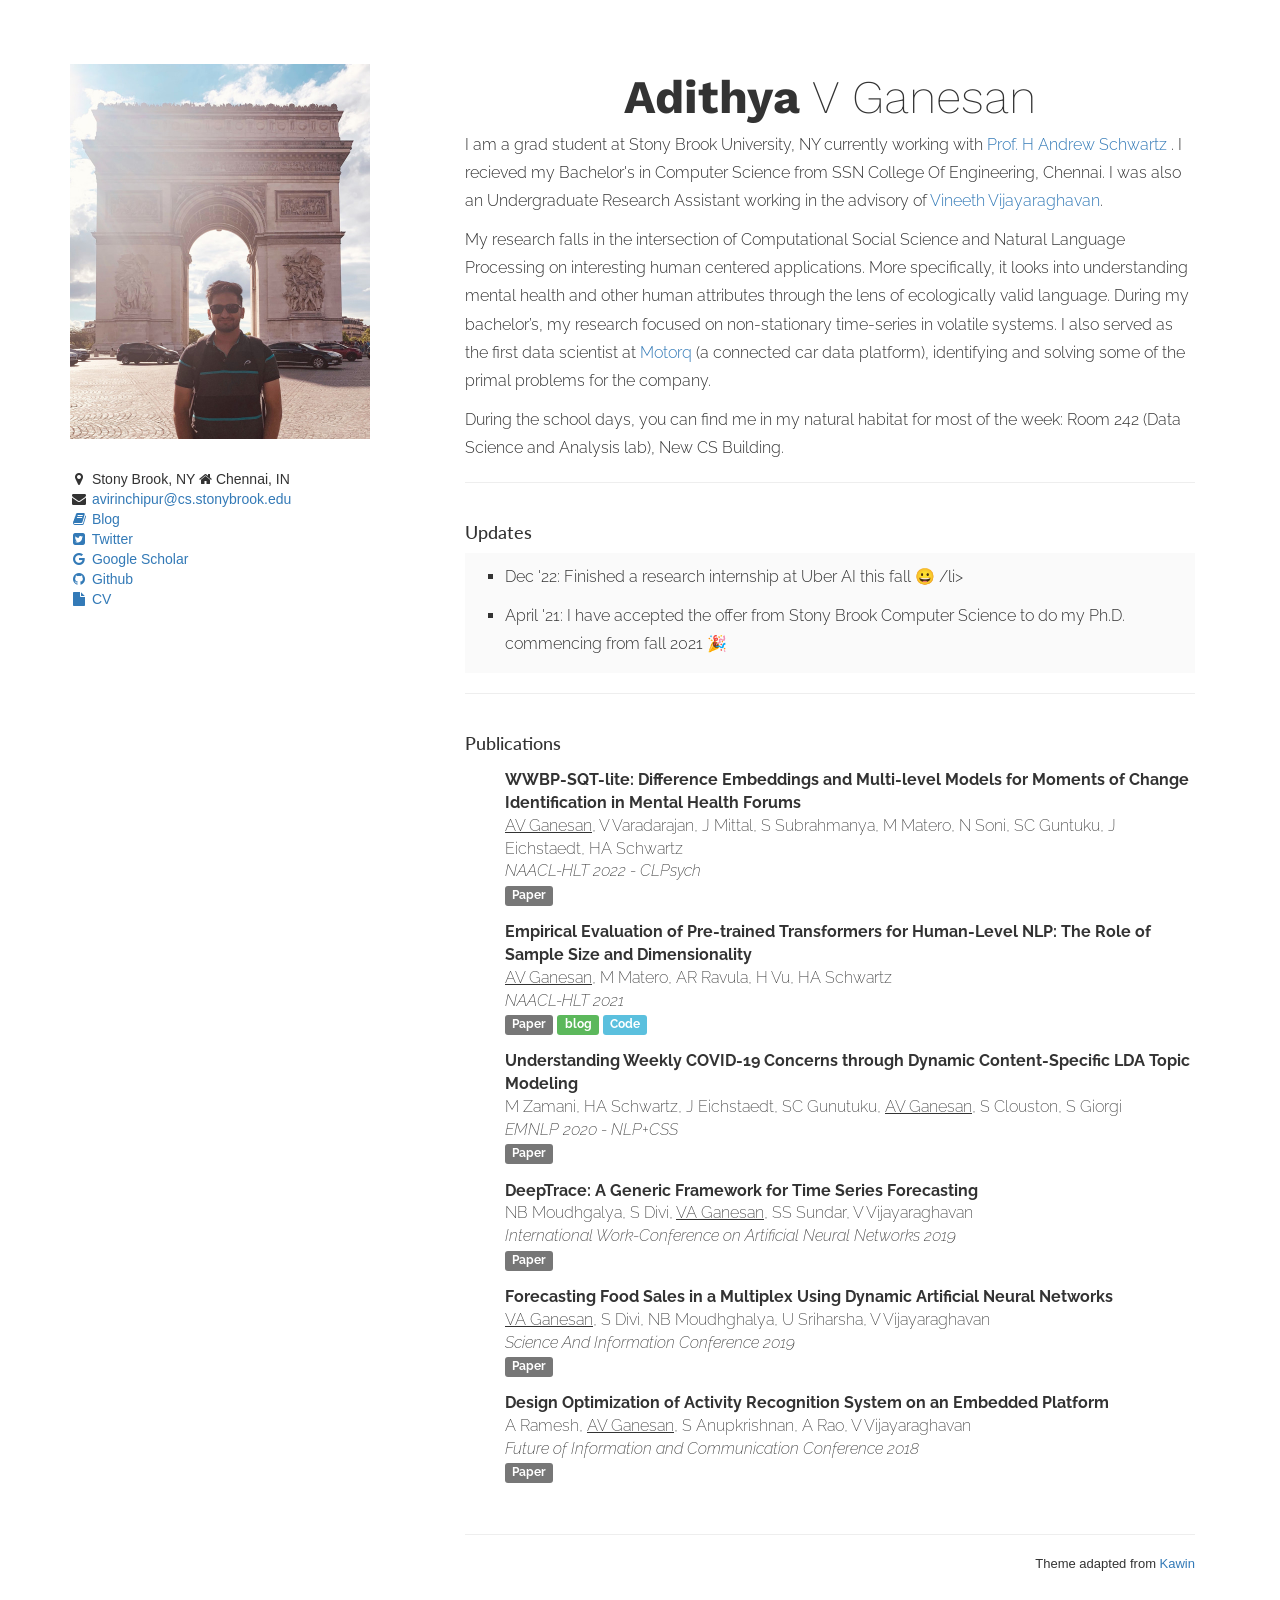
==== index.html @ 7b53543e "Dec 22 commit" ====
<!DOCTYPE html>
<html lang="en">
<head>
  <meta charset="utf-8">
  <meta http-equiv="X-UA-Compatible" content="IE=edge">
  <meta name="viewport" content="width=device-width, initial-scale=1">
  <!-- The above 3 meta tags *must* come first in the head; any other head content must come *after* these tags -->
  <title>Adithya V Ganesan</title>
  
  <!-- Bootstrap -->
  <!-- Latest compiled and minified CSS -->
  <link rel="stylesheet" href="https://maxcdn.bootstrapcdn.com/bootstrap/3.3.7/css/bootstrap.min.css" integrity="sha384-BVYiiSIFeK1dGmJRAkycuHAHRg32OmUcww7on3RYdg4Va+PmSTsz/K68vbdEjh4u" crossorigin="anonymous">
  <link rel="preconnect" href="https://fonts.gstatic.com">
  <link href="https://fonts.googleapis.com/css2?family=Work+Sans:ital,wght@0,100;0,200;1,100;1,200&display=swap" rel="stylesheet"> 
  <link href="https://fonts.googleapis.com/css2?family=Lato:wght@700&family=Raleway:ital,wght@0,100;0,200;0,300;0,500;1,100;1,200;1,300&display=swap" rel="stylesheet"> 
  
  
  <!-- Latest compiled and minified JavaScript -->
  <script src="https://maxcdn.bootstrapcdn.com/bootstrap/3.3.7/js/bootstrap.min.js" integrity="sha384-Tc5IQib027qvyjSMfHjOMaLkfuWVxZxUPnCJA7l2mCWNIpG9mGCD8wGNIcPD7Txa" crossorigin="anonymous"></script>
  
  <link href="https://cdnjs.cloudflare.com/ajax/libs/font-awesome/4.7.0/css/font-awesome.min.css" rel="stylesheet"/>
  <base target="_blank">
  <!-- Global site tag (gtag.js) - Google Analytics -->
  <script async src="https://www.googletagmanager.com/gtag/js?id=UA-156001238-1"></script>
  <script>
    window.dataLayer = window.dataLayer || [];
    function gtag(){dataLayer.push(arguments);}
    gtag('js', new Date());

    gtag('config', 'UA-156001238-1');
  </script>

  <!-- HTML5 shim and Respond.js for IE8 support of HTML5 elements and media queries -->
  <!-- WARNING: Respond.js doesn't work if you view the page via file:// -->
  <!--[if lt IE 9]>
    <script src="https://oss.maxcdn.com/html5shiv/3.7.3/html5shiv.min.js"></script>
    <script src="https://oss.maxcdn.com/respond/1.4.2/respond.min.js"></script>
    <![endif]-->
    
    <style type="text/css">
      body { 
        font-family: "Helvetica"; 
        margin-top: 5%;
      }
      
      h5 {
        font-size: 14px; 
        color: grey 
      }
      
      li { margin: 10px 0; }
      
      .top-buffer { margin-top: 40px; font-family: 'Lato', sans-serif;}
      .year { margin-top: 30px; margin-bottom: 10px; }
      .bottom-buffer { margin-bottom: 40px; }
      
      #pubs li { margin: 15px 0px; }
      
      @media (min-width: 992px) {
        .sidebar {
          position: fixed;
        }
        
        #portrait {
          width: 50%;
        }
      }
      
      @media (max-width: 992px) {
        .sidebar {
          padding-bottom: 5%;	
          margin: auto;
          text-align: center;
        }
        
        #portrait {
          width: 25%;
        }
      }
      
      .updates{
        background: white;
        text-align: left;
        font-size: 12pt;
        line-height: 7.5mm;
      }
      
      .updates-li{
        background: rgba(245, 245, 245, 0.493);
        text-align: left;
        font-size: 12pt;
        line-height: 7.5mm;
        overflow: scroll;
        height: 120px;
        padding-bottom: 1%;
        font-family: 'Raleway', sans-serif;
        font-weight: 300;
      }
      .bio {
        background: white;
        text-align: left;
        font-size: 12pt;
        line-height: 7.5mm;
        font-family: 'Raleway', sans-serif;
        font-weight: 300;
      }
      #pubs {
        font-family: 'Raleway', sans-serif; 
        font-weight: 200;
        font-size: 12pt;}
        #pubs span:hover, #pubs span:focus{
          font-size: 10pt;
          transition: 0.25s;
        }
        .paper-name{
          font-family: 'Raleway', sans-serif;
          font-weight: bold;
        }
        .header-name{
          font-size: 35pt;
          font-family: 'Work Sans', sans-serif;
          font-weight: 200;
        }
        .thanks {text-align: right; font-size: small;}
        
      </style>
      
    </head>
    
    <body>
      <div class="container">
        <div class="col-md-4">
          <div class="row sidebar">
            <img id="portrait" src="assets/picture.jpg">
            <div class="year" style="font-size:19pt; font-weight: 300">
              <!--<b class="name">Adithya</b> V Ganesan -->
            </div>
            <i class="fa fa-fw fa-map-marker"></i> Stony Brook, NY
            <i class="fa fa-home fa-1x"></i> Chennai, IN<br>
            <i class="fa fa-fw fa-envelope"></i> <a href="mailto:avirinchipur@cs.stonybrook.edu">avirinchipur@cs.stonybrook.edu</a><br>
            <a href="blog/"><i class="fa fa-fw fa-book"></i> Blog</a><br>
            <a href="https://twitter.com/adigan8"><i class="fa fa-fw fa-twitter-square"></i> Twitter</a><br>
            <a href="https://scholar.google.com/citations?user=wgRvcSQAAAAJ&hl=en"><i class="fa fa-fw fa-google"></i> Google Scholar</a><br>
            <a href="https://github.com/adithya8"><i class="fa fa-fw fa-github"></i> Github</a><br>
            <a href="assets/Resume.pdf"><i class="fa fa-fw fa-file"></i> CV</a><br>
          </div>
        </div>
        
        <div class="col-md-8 bottom-buffer">
          <center class="header-name"><b>Adithya</b> V Ganesan</center>
          <div class="col-12">
            <article class="bio">
              <p>I am a grad student at Stony Brook University, NY currently working with <a href="https://www3.cs.stonybrook.edu/~has/"> 
                Prof. H Andrew Schwartz </a>. I recieved my Bachelor's in Computer Science from SSN College Of Engineering, 
                Chennai. I was also an Undergraduate Research Assistant working in the advisory of <a href="https://solarillionfoundation.org/people/VineethVijayaraghavan/">
                  Vineeth Vijayaraghavan</a>.</p>
                  <p>My research falls in the intersection of Computational Social Science and Natural Language Processing on interesting human centered applications. More specifically, it looks into understanding mental health and other human attributes through the lens of ecologically valid language.
                    During my bachelor’s, my research focused on non-stationary time-series in volatile systems. I also served as the first data scientist at <a href="https://www.motorq.com">Motorq</a> (a connected car data platform), identifying and solving some of the primal problems for the company. </p>
                    <p>During the school days, you can find me in my natural habitat for most of the week: Room 242 (Data Science and Analysis lab), New CS Building.</p>
                  </article>
                </div>
                
                <hr>
                <article class="updates">
                  <h4 class="top-buffer">Updates</h4>
                </article>
                <article class="updates-li" >
		  <ul style='list-style: square;'>
		    <li>Dec '22: Finished a research internship at Uber AI this fall 😀 /li>
		  </ul>
                  <ul style='list-style: square;'>
                    <li>April '21: I have accepted the offer from Stony Brook Computer Science to do my Ph.D. commencing from fall 2021 🎉</li>
                    <!--<li>Our <a href="https://www.aclweb.org/anthology/2020.nlpcss-1.21/">work</a> on understanding the discourse on Twitter during the COVID 19 pandemic got accepted for the NLP+CSS workshop in EMNLP 2020 😀 /li>-->
                    <!--<li>Track the COVID cases in your local communities (at county level) using <a href="https://countycovid.com">coutycovid.com</a>, developed at Stony Brook HLAB. </li>-->
                  </ul>
                </article>
                
                <hr>
                <h4 class="top-buffer">Publications</h4>
                <ul style='margin-bottom: 50px; list-style: none' id="pubs">
                  
                  <!--<h5 class="year">2020</h5>-->
		  <li>
		    <b class="paper-name">WWBP-SQT-lite: Difference Embeddings and Multi-level Models for Moments of Change Identification in Mental Health Forums</b><br/>
		    <u>AV Ganesan</u>, V Varadarajan, J Mittal, S Subrahmanya, M Matero, N Soni, SC Guntuku, J Eichstaedt, HA Schwartz<br/>
		    <i>NAACL-HLT 2022 - CLPsych</i><br/>
		    <a href="https://aclanthology.org/2022.clpsych-1.25/"><span class="label label-default">Paper</span></a>
		  </li>
		    
		  <li>
                    <b class="paper-name">Empirical Evaluation of Pre-trained Transformers for Human-Level NLP: The Role of Sample Size and Dimensionality</b><br/>
                    <u>AV Ganesan</u>, M Matero, AR Ravula, H Vu, HA Schwartz <br/>
                    <i>NAACL-HLT 2021</i><br/>
                    <a href="https://aclanthology.org/2021.naacl-main.357/"><span class="label label-default">Paper</span></a>
                    <a href="https://adithya8.github.io/blog/paper/2021/04/15/Empirical-Evaluation.html"><span class="label label-success">blog</span></a>
                    <a href="https://github.com/adithya8/ContextualEmbeddingDR"><span class="label label-info">Code</span></a>
                  </li>

                  <li> 
                    <b class="paper-name">Understanding Weekly COVID-19 Concerns through Dynamic Content-Specific LDA Topic Modeling</b><br/>
                    M Zamani, HA Schwartz, J Eichstaedt, SC Gunutuku, <u>AV Ganesan</u>, S Clouston, S Giorgi <br/>
                    <i>EMNLP 2020 - NLP+CSS</i><br/>
                    <a href="https://www.aclweb.org/anthology/2020.nlpcss-1.21/"><span class="label label-default">Paper</span></a>
                  </li>
                  
                  <!--
                    <li>
                      <b>Is Your Classifier Actually Biased? Measuring Fairness under Uncertainty with Bernstein Bounds.</b><br/>  
                      <u>Kawin Ethayarajh</u>.<br/>
                      ACL 2020 (oral).<br/>
                      <a href="https://www.aclweb.org/anthology/2020.acl-main.262/"><span class="label label-default">paper</span></a>
                      <a href="https://kawine.github.io/blog/nlp/2020/11/02/measuring-bias-with-confidence.html"><span class="label label-danger">blog</span></a>
                      <a href="assets/acl2020_bernstein_slides.pdf"><span class="label label-info">slides</span></a>
                      <a href="https://slideslive.com/38928838/is-your-classifier-actually-biased-measuring-fairness-under-uncertainty-with-bernstein-bounds"><span class="label label-info">screencast</span></a>
                      <a href="https://www.aclweb.org/anthology/2020.acl-main.262.bib"><span class="label label-primary">bib</span></a>
                    </li>
                  -->
                  
                  <!--<h5 class="year">2019</h5>-->
                  <li>
                    <b class="paper-name">DeepTrace: A Generic Framework for Time Series Forecasting</b><br/>
                    NB Moudhgalya, S Divi, <u>VA Ganesan</u>, SS Sundar, V Vijayaraghavan <br/>
                    <i>International Work-Conference on Artificial Neural Networks 2019</i><br/>
                    <a href="https://link.springer.com/chapter/10.1007/978-3-030-20521-8_12"><span class="label label-default">Paper</span></a>
                  </li>
                  
                  <li>
                    <b class="paper-name">Forecasting Food Sales in a Multiplex Using Dynamic Artificial Neural Networks</b><br/>
                    <u>VA Ganesan</u>, S Divi, NB Moudhghalya, U Sriharsha, V Vijayaraghavan <br/>
                    <i>Science And Information Conference 2019</i><br/>
                    <a href="https://link.springer.com/chapter/10.1007/978-3-030-20521-8_12"><span class="label label-default">Paper</span></a>
                  </li>
                  
                  <!--<h5 class="year">2018</h5>-->
                  <li>
                    <b class="paper-name">Design Optimization of Activity Recognition System on an Embedded Platform</b><br/>
                    A Ramesh, <u>AV Ganesan</u>, S Anupkrishnan, A Rao, V Vijayaraghavan <br/>
                    <i>Future of Information and Communication Conference 2018</i> <br/>
                    <a href="https://link.springer.com/chapter/10.1007/978-3-030-03402-3_46"><span class="label label-default">Paper</span></a>
                  </li>
                  
                  <!--<h5 class="year">Prior Work</h5>-->
                  
                </ul>
            <hr>
            <p class="thanks">Theme adapted from <a href="https://kawine.github.io">Kawin</a></p>
            </div>
              
      </div> <!-- /container -->
    </body>
</html>
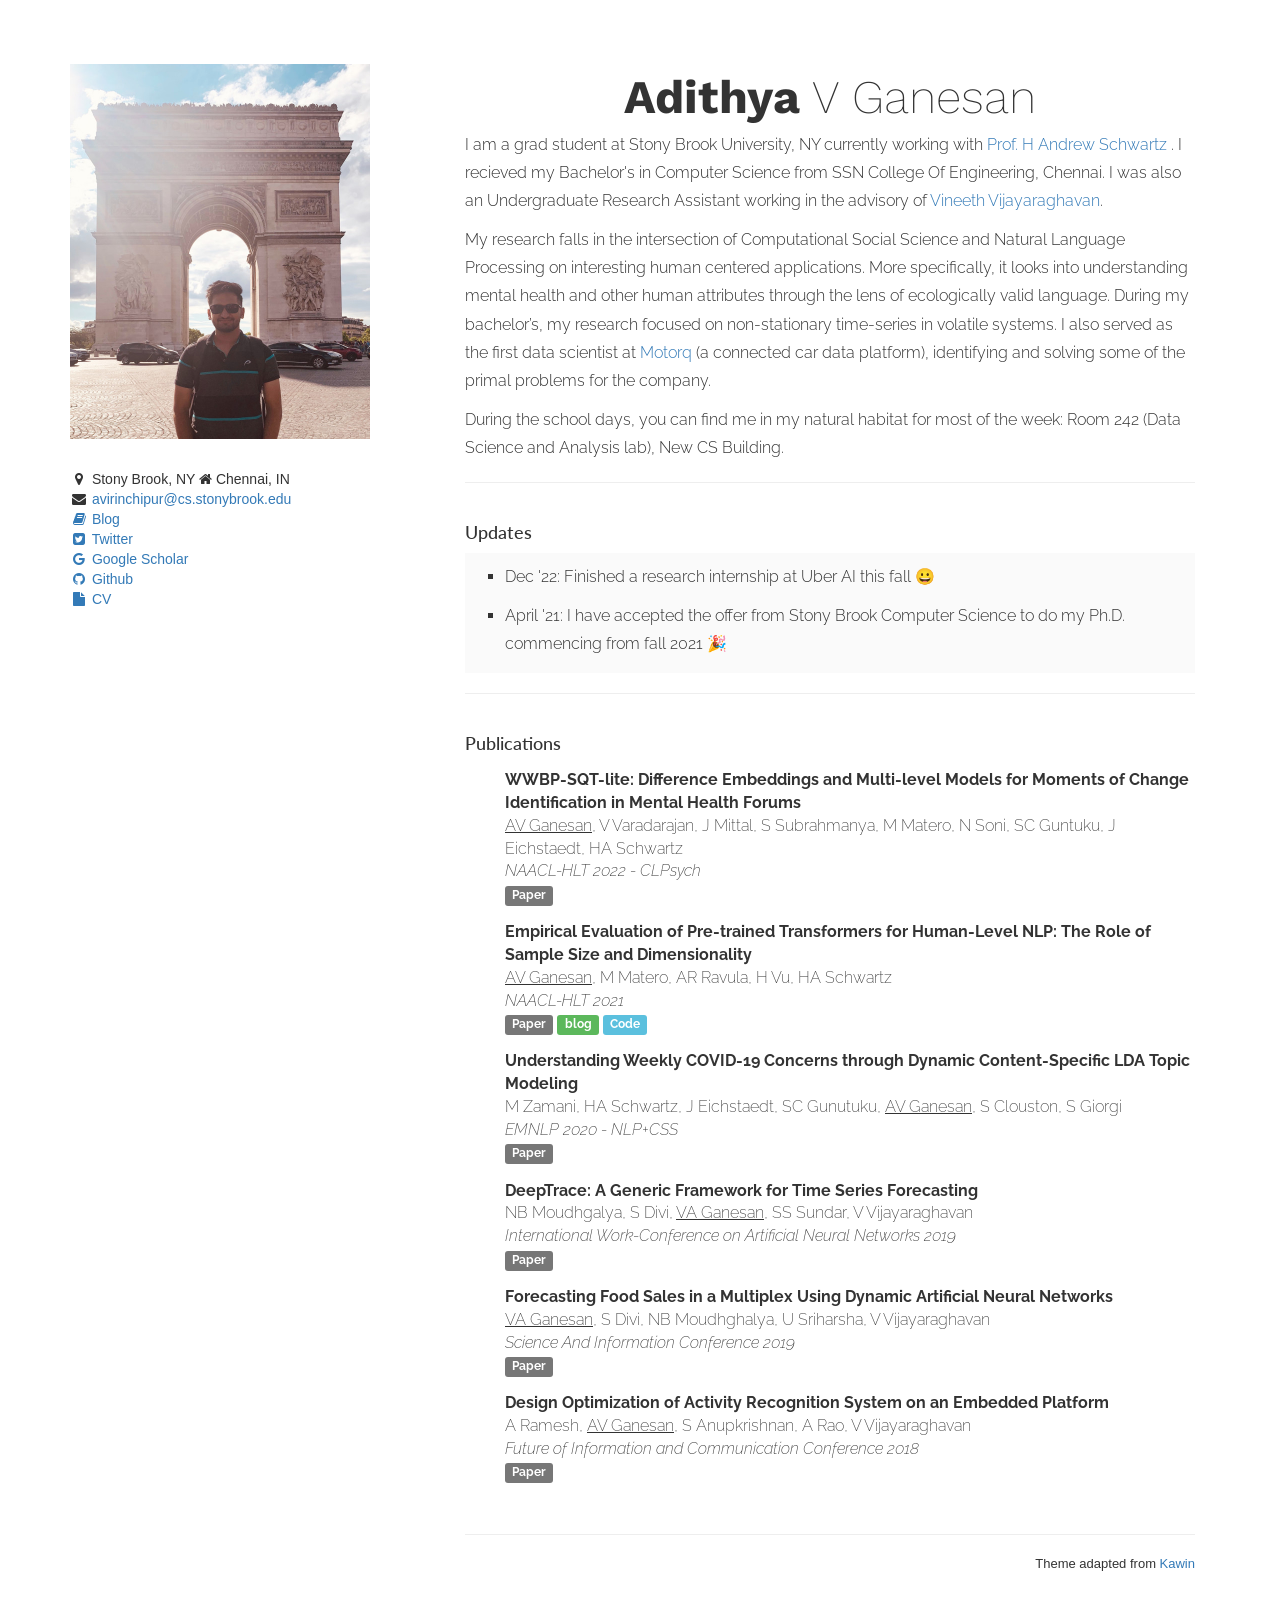
==== commit c140e534: "Dec 22 commit (2)" ====
--- a/index.html
+++ b/index.html
@@ -166,7 +166,7 @@
                 </article>
                 <article class="updates-li" >
 		  <ul style='list-style: square;'>
-		    <li>Dec '22: Finished a research internship at Uber AI this fall 😀 /li>
+		    <li>Dec '22: Finished a research internship at Uber AI this fall 😀</li>
 		  </ul>
                   <ul style='list-style: square;'>
                     <li>April '21: I have accepted the offer from Stony Brook Computer Science to do my Ph.D. commencing from fall 2021 🎉</li>
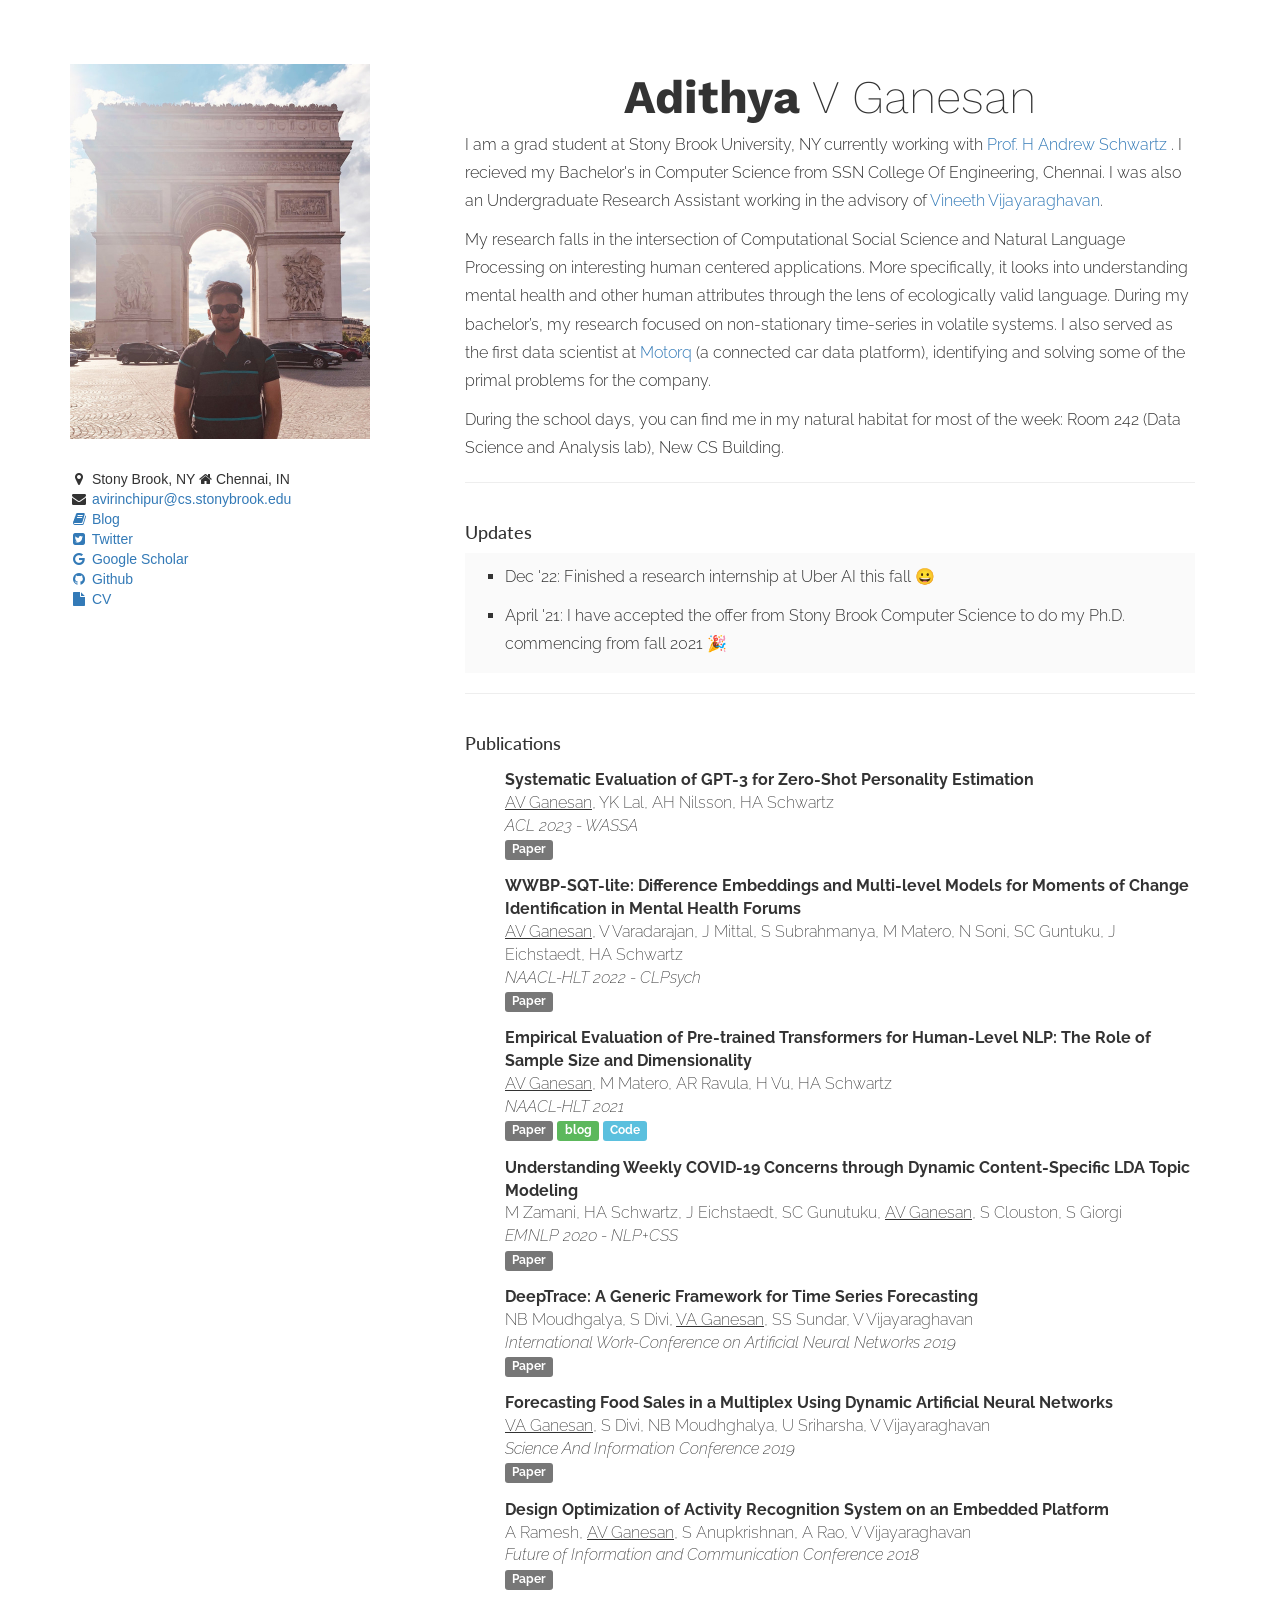
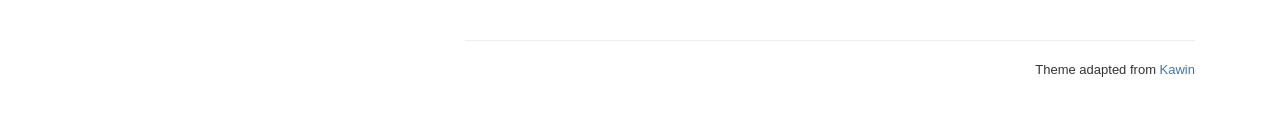
==== commit ea85c508: "Added ACL 2023 paper" ====
--- a/index.html
+++ b/index.html
@@ -181,6 +181,13 @@
                   
                   <!--<h5 class="year">2020</h5>-->
 		  <li>
+		    <b class="paper-name">Systematic Evaluation of GPT-3 for Zero-Shot Personality Estimation</b><br/>
+		    <u>AV Ganesan</u>, YK Lal, AH Nilsson, HA Schwartz<br/>
+		    <i>ACL 2023 - WASSA</i><br/>
+		    <a href="https://arxiv.org/abs/2306.01183"><span class="label label-default">Paper</span></a>
+		  </li>
+		  
+		  <li>
 		    <b class="paper-name">WWBP-SQT-lite: Difference Embeddings and Multi-level Models for Moments of Change Identification in Mental Health Forums</b><br/>
 		    <u>AV Ganesan</u>, V Varadarajan, J Mittal, S Subrahmanya, M Matero, N Soni, SC Guntuku, J Eichstaedt, HA Schwartz<br/>
 		    <i>NAACL-HLT 2022 - CLPsych</i><br/>
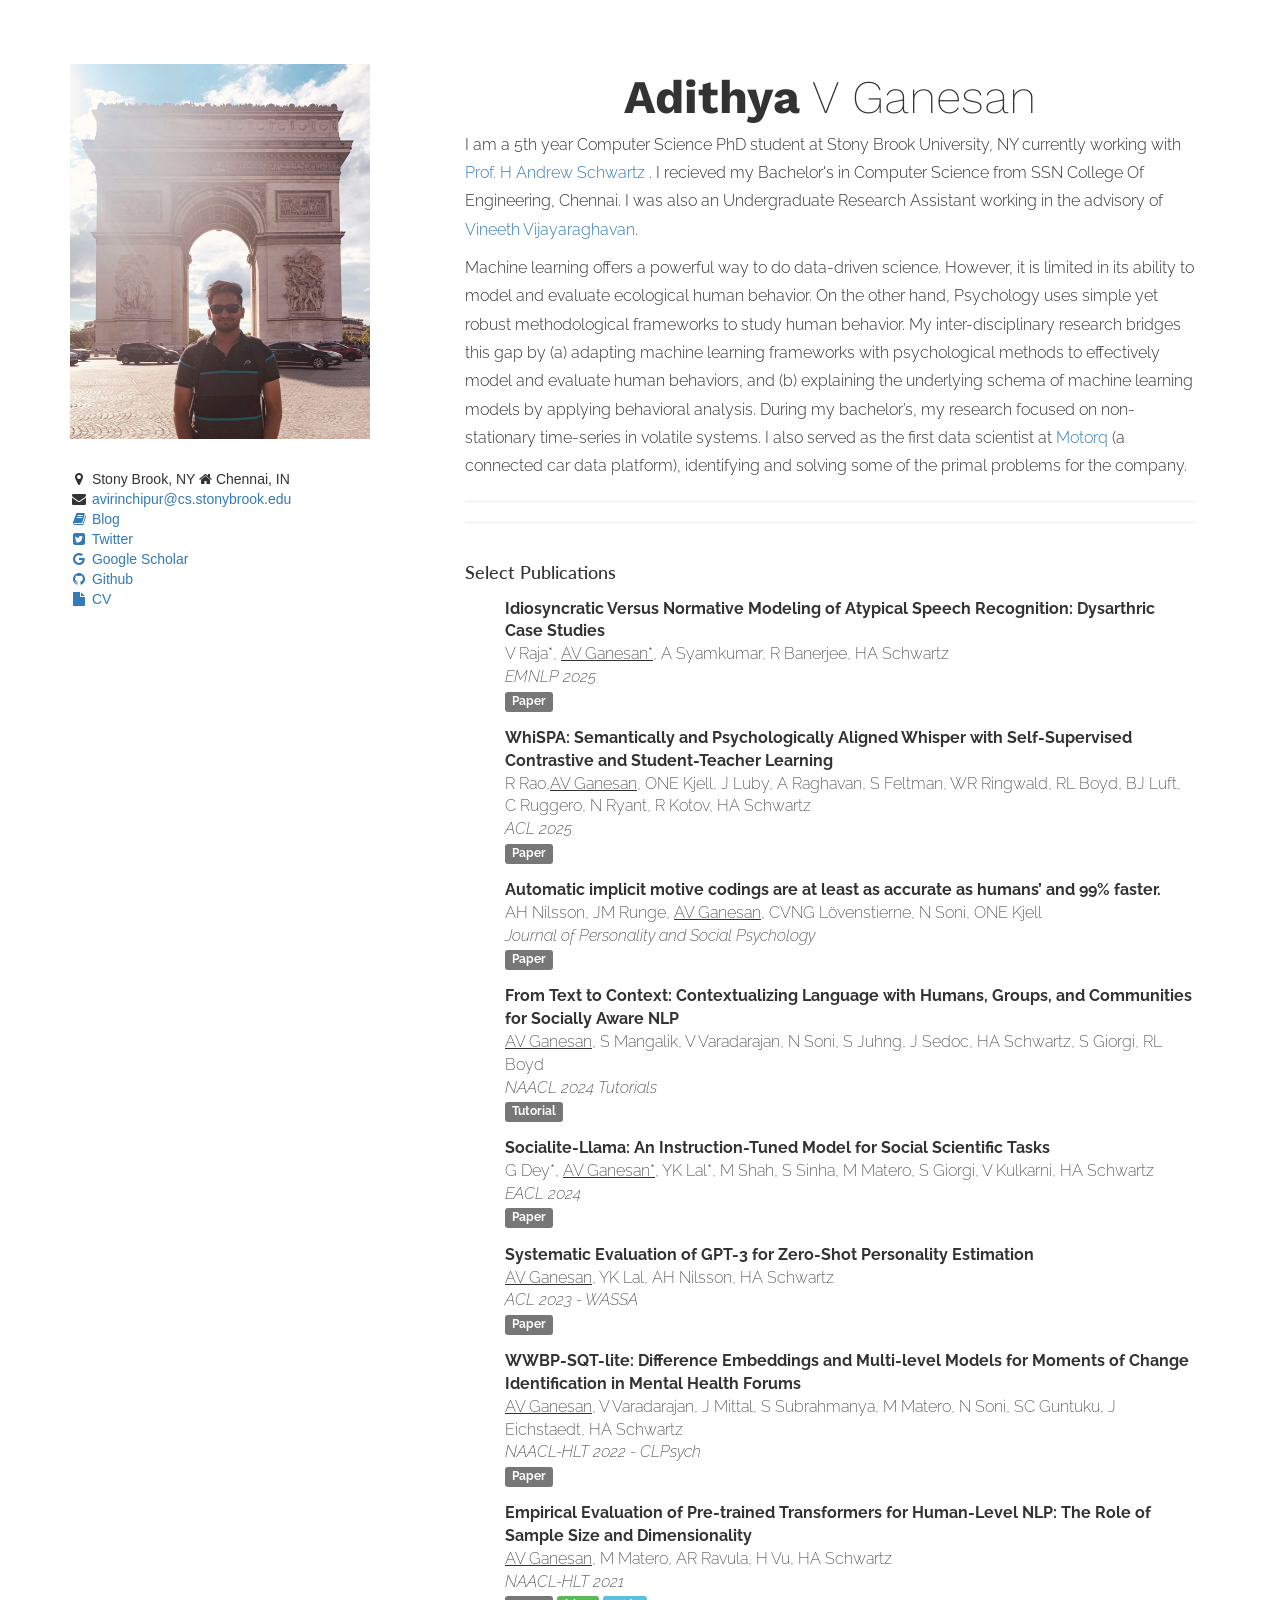
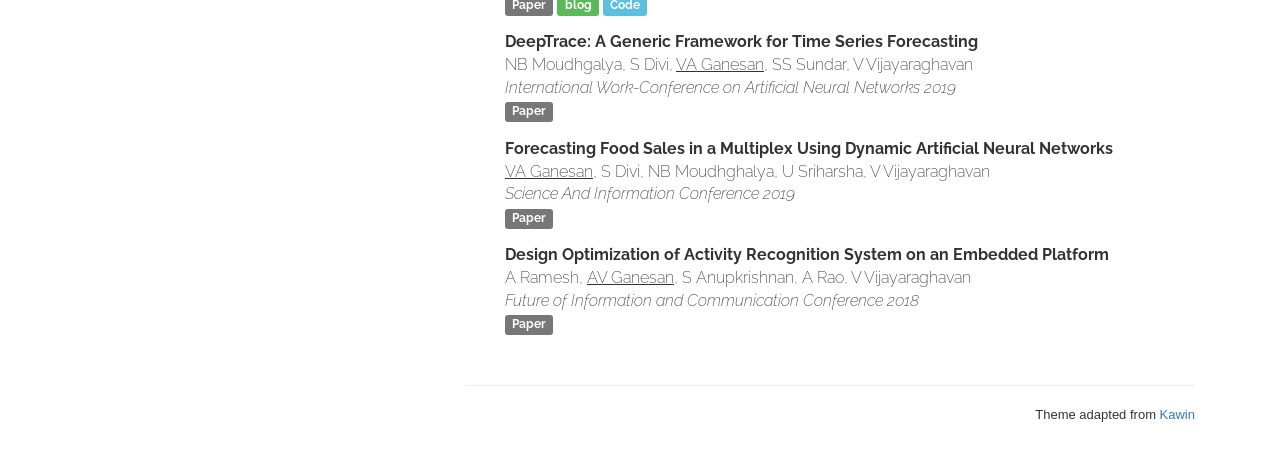
==== commit 2bbe43d2: "updating 2026 Jan" ====
--- a/index.html
+++ b/index.html
@@ -142,7 +142,7 @@
             <a href="https://twitter.com/adigan8"><i class="fa fa-fw fa-twitter-square"></i> Twitter</a><br>
             <a href="https://scholar.google.com/citations?user=wgRvcSQAAAAJ&hl=en"><i class="fa fa-fw fa-google"></i> Google Scholar</a><br>
             <a href="https://github.com/adithya8"><i class="fa fa-fw fa-github"></i> Github</a><br>
-            <a href="assets/Resume.pdf"><i class="fa fa-fw fa-file"></i> CV</a><br>
+            <a href="assets/Resume_Adithya_V_Ganesan.pdf"><i class="fa fa-fw fa-file"></i> CV</a><br>
           </div>
         </div>
         
@@ -150,41 +150,77 @@
           <center class="header-name"><b>Adithya</b> V Ganesan</center>
           <div class="col-12">
             <article class="bio">
-              <p>I am a grad student at Stony Brook University, NY currently working with <a href="https://www3.cs.stonybrook.edu/~has/"> 
+              <p>I am a 5th year Computer Science PhD student at Stony Brook University, NY currently working with <a href="https://haschwartz.com/"> 
                 Prof. H Andrew Schwartz </a>. I recieved my Bachelor's in Computer Science from SSN College Of Engineering, 
                 Chennai. I was also an Undergraduate Research Assistant working in the advisory of <a href="https://solarillionfoundation.org/people/VineethVijayaraghavan/">
                   Vineeth Vijayaraghavan</a>.</p>
-                  <p>My research falls in the intersection of Computational Social Science and Natural Language Processing on interesting human centered applications. More specifically, it looks into understanding mental health and other human attributes through the lens of ecologically valid language.
+              <p>Machine learning offers a powerful way to do data-driven science. However, it is limited in its ability to model and evaluate ecological human behavior. On the other hand, Psychology uses simple yet robust methodological frameworks to study human behavior. My inter-disciplinary research bridges this gap by (a) adapting machine learning frameworks with psychological methods to effectively model and evaluate human behaviors, and (b) explaining the underlying schema of machine learning models by applying behavioral analysis.     
+
                     During my bachelor’s, my research focused on non-stationary time-series in volatile systems. I also served as the first data scientist at <a href="https://www.motorq.com">Motorq</a> (a connected car data platform), identifying and solving some of the primal problems for the company. </p>
-                    <p>During the school days, you can find me in my natural habitat for most of the week: Room 242 (Data Science and Analysis lab), New CS Building.</p>
+                    <!-- <p>During the school days, you can find me in my natural habitat for most of the week: Room 242 (Data Science and Analysis lab), New CS Building.</p> -->
                   </article>
                 </div>
                 
                 <hr>
-                <article class="updates">
+                <!-- <article class="updates">
                   <h4 class="top-buffer">Updates</h4>
-                </article>
-                <article class="updates-li" >
-		  <ul style='list-style: square;'>
+                </article> -->
+              <!-- <article class="updates-li" > -->
+		  <!-- <ul style='list-style: square;'>
 		    <li>Dec '22: Finished a research internship at Uber AI this fall 😀</li>
-		  </ul>
-                  <ul style='list-style: square;'>
-                    <li>April '21: I have accepted the offer from Stony Brook Computer Science to do my Ph.D. commencing from fall 2021 🎉</li>
+		  </ul> -->
+                  <!-- <ul style='list-style: square;'> -->
+                    <!-- <li>April '21: I have accepted the offer from Stony Brook Computer Science to do my Ph.D. commencing from fall 2021 🎉</li> -->
                     <!--<li>Our <a href="https://www.aclweb.org/anthology/2020.nlpcss-1.21/">work</a> on understanding the discourse on Twitter during the COVID 19 pandemic got accepted for the NLP+CSS workshop in EMNLP 2020 😀 /li>-->
                     <!--<li>Track the COVID cases in your local communities (at county level) using <a href="https://countycovid.com">coutycovid.com</a>, developed at Stony Brook HLAB. </li>-->
-                  </ul>
-                </article>
+                  <!-- </ul> -->
+  <!-- </article> -->
                 
                 <hr>
-                <h4 class="top-buffer">Publications</h4>
+                <h4 class="top-buffer">Select Publications</h4>
                 <ul style='margin-bottom: 50px; list-style: none' id="pubs">
                   
                   <!--<h5 class="year">2020</h5>-->
+      <li>
+        <b class="paper-name">Idiosyncratic Versus Normative Modeling of Atypical Speech Recognition: Dysarthric Case Studies</b><br/>
+        V Raja*, <u>AV Ganesan*</u>, A Syamkumar, R Banerjee, HA Schwartz<br/>
+        <i>EMNLP 2025</i><br/>
+        <a href="https://aclanthology.org/2025.emnlp-main.1701/"><span class="label label-default">Paper</span></a>
+      </li>
+
+      <li>
+        <b class="paper-name">WhiSPA: Semantically and Psychologically Aligned Whisper with Self-Supervised Contrastive and Student-Teacher Learning</b><br/>
+        R Rao,<u>AV Ganesan</u>, ONE Kjell, J Luby, A Raghavan, S Feltman, WR Ringwald, RL Boyd, BJ Luft, C Ruggero, N Ryant, R Kotov, HA Schwartz<br/>
+        <i>ACL 2025</i><br/>
+        <a href="https://aclanthology.org/2025.acl-long.1098"><span class="label label-default">Paper</span></a>
+      </li>
+      
+      <li>
+        <b class="paper-name">Automatic implicit motive codings are at least as accurate as humans’ and 99% faster.</b><br/>
+        AH Nilsson, JM Runge, <u>AV Ganesan</u>, CVNG Lövenstierne, N Soni, ONE Kjell<br/>
+        <i>Journal of Personality and Social Psychology</i><br/>
+        <a href="https://psycnet.apa.org/fulltext/2026-03748-001.html"><span class="label label-default">Paper</span></a>
+      </li>
+
+      <li>
+        <b class="paper-name">From Text to Context: Contextualizing Language with Humans, Groups, and Communities for Socially Aware NLP</b><br/>
+        <u>AV Ganesan</u>, S Mangalik, V Varadarajan, N Soni, S Juhng, J Sedoc, HA Schwartz, S Giorgi, RL Boyd<br/>
+        <i>NAACL 2024 Tutorials</i><br/>
+        <a href="https://aclanthology.org/2024.naacl-tutorials.4"><span class="label label-default">Tutorial</span></a>
+      </li>
+
+      <li>
+        <b class="paper-name">Socialite-Llama: An Instruction-Tuned Model for Social Scientific Tasks</b><br/>
+        G Dey*, <u>AV Ganesan*</u>, YK Lal*, M Shah, S Sinha, M Matero, S Giorgi, V Kulkarni, HA Schwartz<br/>
+        <i>EACL 2024</i><br/>
+        <a href="https://aclanthology.org/2024.eacl-short.40/"><span class="label label-default">Paper</span></a>
+      </li>
+
 		  <li>
 		    <b class="paper-name">Systematic Evaluation of GPT-3 for Zero-Shot Personality Estimation</b><br/>
 		    <u>AV Ganesan</u>, YK Lal, AH Nilsson, HA Schwartz<br/>
 		    <i>ACL 2023 - WASSA</i><br/>
-		    <a href="https://arxiv.org/abs/2306.01183"><span class="label label-default">Paper</span></a>
+		    <a href="https://aclanthology.org/2023.wassa-1.34/"><span class="label label-default">Paper</span></a>
 		  </li>
 		  
 		  <li>
@@ -195,20 +231,13 @@
 		  </li>
 		    
 		  <li>
-                    <b class="paper-name">Empirical Evaluation of Pre-trained Transformers for Human-Level NLP: The Role of Sample Size and Dimensionality</b><br/>
-                    <u>AV Ganesan</u>, M Matero, AR Ravula, H Vu, HA Schwartz <br/>
-                    <i>NAACL-HLT 2021</i><br/>
-                    <a href="https://aclanthology.org/2021.naacl-main.357/"><span class="label label-default">Paper</span></a>
-                    <a href="https://adithya8.github.io/blog/paper/2021/04/15/Empirical-Evaluation.html"><span class="label label-success">blog</span></a>
-                    <a href="https://github.com/adithya8/ContextualEmbeddingDR"><span class="label label-info">Code</span></a>
-                  </li>
-
-                  <li> 
-                    <b class="paper-name">Understanding Weekly COVID-19 Concerns through Dynamic Content-Specific LDA Topic Modeling</b><br/>
-                    M Zamani, HA Schwartz, J Eichstaedt, SC Gunutuku, <u>AV Ganesan</u>, S Clouston, S Giorgi <br/>
-                    <i>EMNLP 2020 - NLP+CSS</i><br/>
-                    <a href="https://www.aclweb.org/anthology/2020.nlpcss-1.21/"><span class="label label-default">Paper</span></a>
-                  </li>
+          <b class="paper-name">Empirical Evaluation of Pre-trained Transformers for Human-Level NLP: The Role of Sample Size and Dimensionality</b><br/>
+          <u>AV Ganesan</u>, M Matero, AR Ravula, H Vu, HA Schwartz <br/>
+          <i>NAACL-HLT 2021</i><br/>
+          <a href="https://aclanthology.org/2021.naacl-main.357/"><span class="label label-default">Paper</span></a>
+          <a href="https://adithya8.github.io/blog/paper/2021/04/15/Empirical-Evaluation.html"><span class="label label-success">blog</span></a>
+          <a href="https://github.com/adithya8/ContextualEmbeddingDR"><span class="label label-info">Code</span></a>
+        </li>
                   
                   <!--
                     <li>
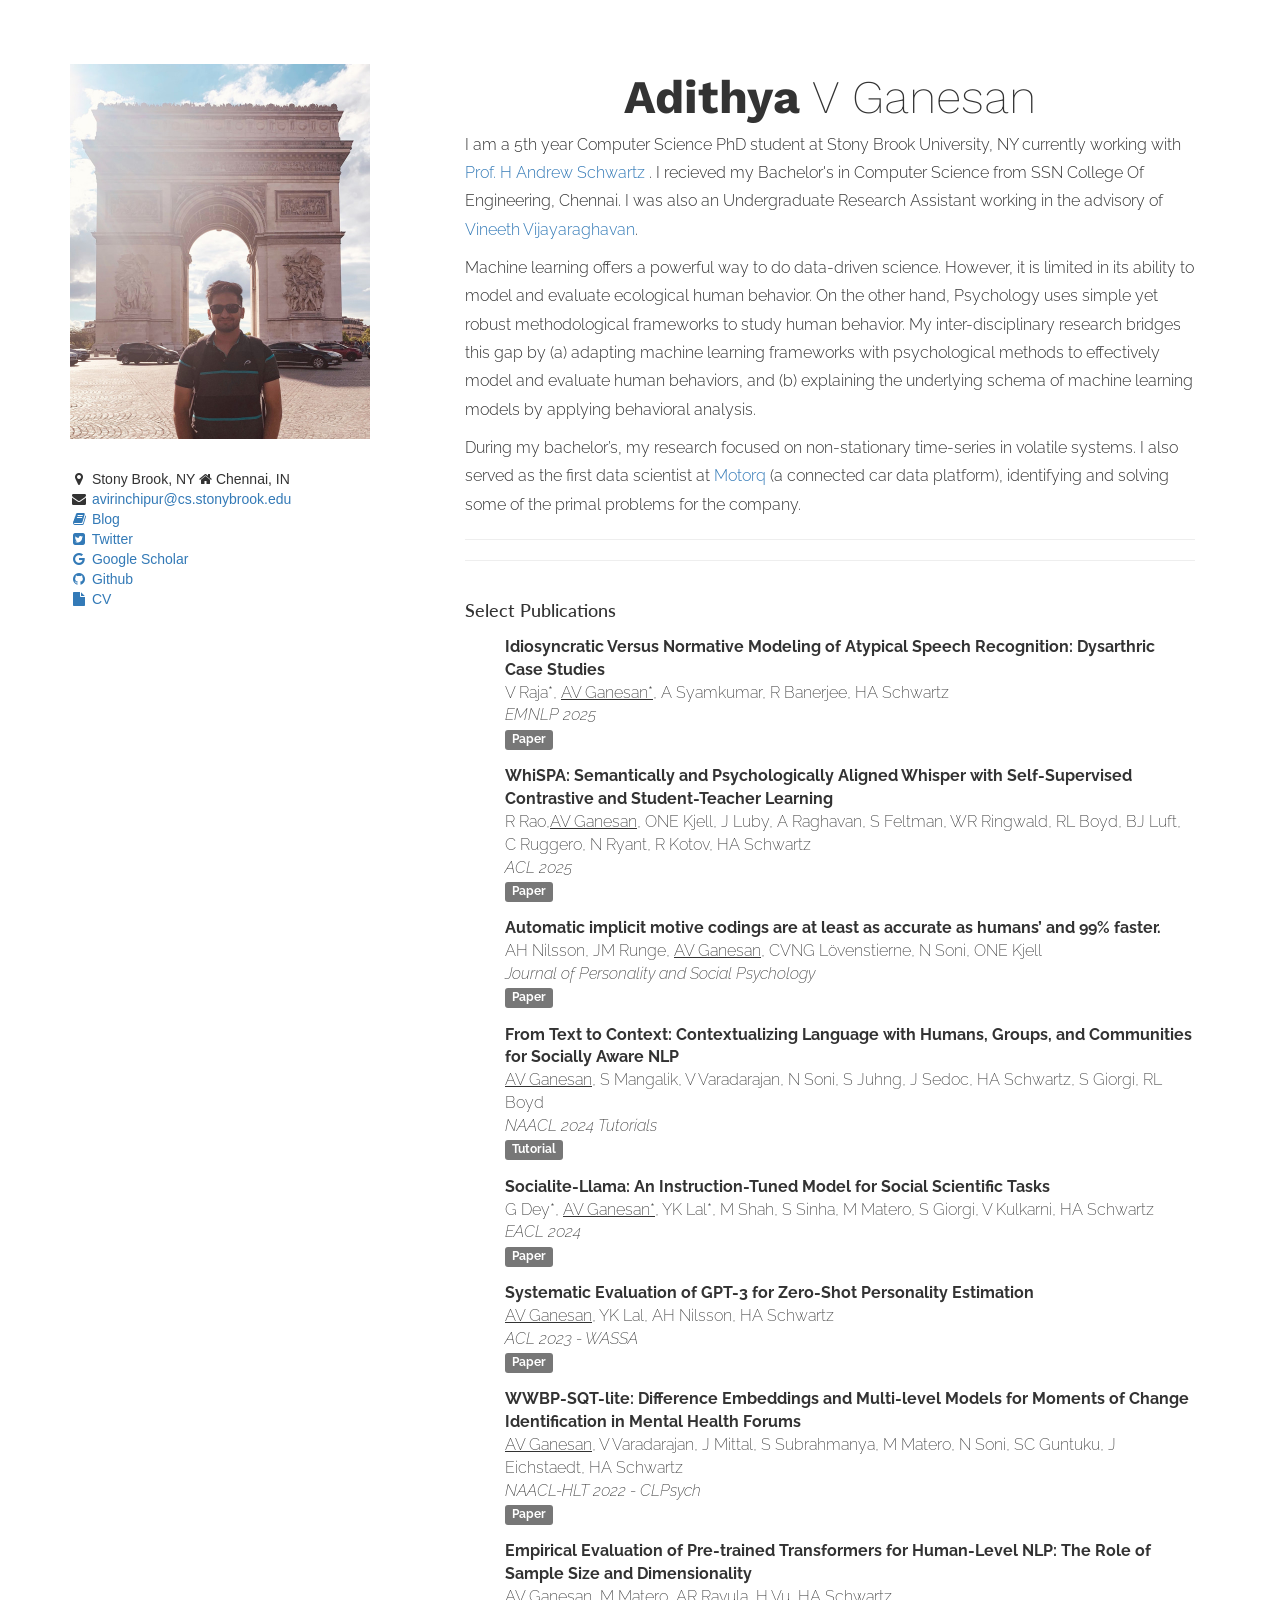
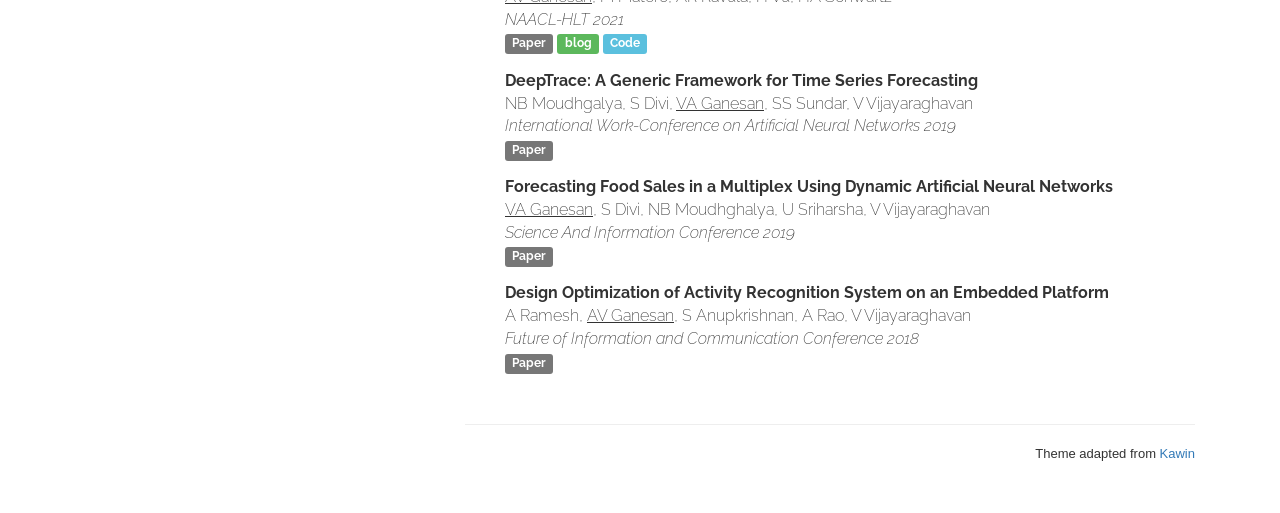
==== commit 05b70459: "minor edits" ====
--- a/index.html
+++ b/index.html
@@ -150,15 +150,13 @@
           <center class="header-name"><b>Adithya</b> V Ganesan</center>
           <div class="col-12">
             <article class="bio">
-              <p>I am a 5th year Computer Science PhD student at Stony Brook University, NY currently working with <a href="https://haschwartz.com/"> 
-                Prof. H Andrew Schwartz </a>. I recieved my Bachelor's in Computer Science from SSN College Of Engineering, 
-                Chennai. I was also an Undergraduate Research Assistant working in the advisory of <a href="https://solarillionfoundation.org/people/VineethVijayaraghavan/">
-                  Vineeth Vijayaraghavan</a>.</p>
-              <p>Machine learning offers a powerful way to do data-driven science. However, it is limited in its ability to model and evaluate ecological human behavior. On the other hand, Psychology uses simple yet robust methodological frameworks to study human behavior. My inter-disciplinary research bridges this gap by (a) adapting machine learning frameworks with psychological methods to effectively model and evaluate human behaviors, and (b) explaining the underlying schema of machine learning models by applying behavioral analysis.     
-
-                    During my bachelor’s, my research focused on non-stationary time-series in volatile systems. I also served as the first data scientist at <a href="https://www.motorq.com">Motorq</a> (a connected car data platform), identifying and solving some of the primal problems for the company. </p>
+            <p>I am a 5th year Computer Science PhD student at Stony Brook University, NY currently working with <a href="https://haschwartz.com/"> Prof. H Andrew Schwartz </a>. I recieved my Bachelor's in Computer Science from SSN College Of Engineering, Chennai. I was also an Undergraduate Research Assistant working in the advisory of <a href="https://solarillionfoundation.org/people/VineethVijayaraghavan/">Vineeth Vijayaraghavan</a>.</p>
+              
+            <p>Machine learning offers a powerful way to do data-driven science. However, it is limited in its ability to model and evaluate ecological human behavior. On the other hand, Psychology uses simple yet robust methodological frameworks to study human behavior. My inter-disciplinary research bridges this gap by (a) adapting machine learning frameworks with psychological methods to effectively model and evaluate human behaviors, and (b) explaining the underlying schema of machine learning models by applying behavioral analysis.</p>     
+              
+            <p>During my bachelor’s, my research focused on non-stationary time-series in volatile systems. I also served as the first data scientist at <a href="https://www.motorq.com">Motorq</a> (a connected car data platform), identifying and solving some of the primal problems for the company. </p>
                     <!-- <p>During the school days, you can find me in my natural habitat for most of the week: Room 242 (Data Science and Analysis lab), New CS Building.</p> -->
-                  </article>
+            </article>
                 </div>
                 
                 <hr>
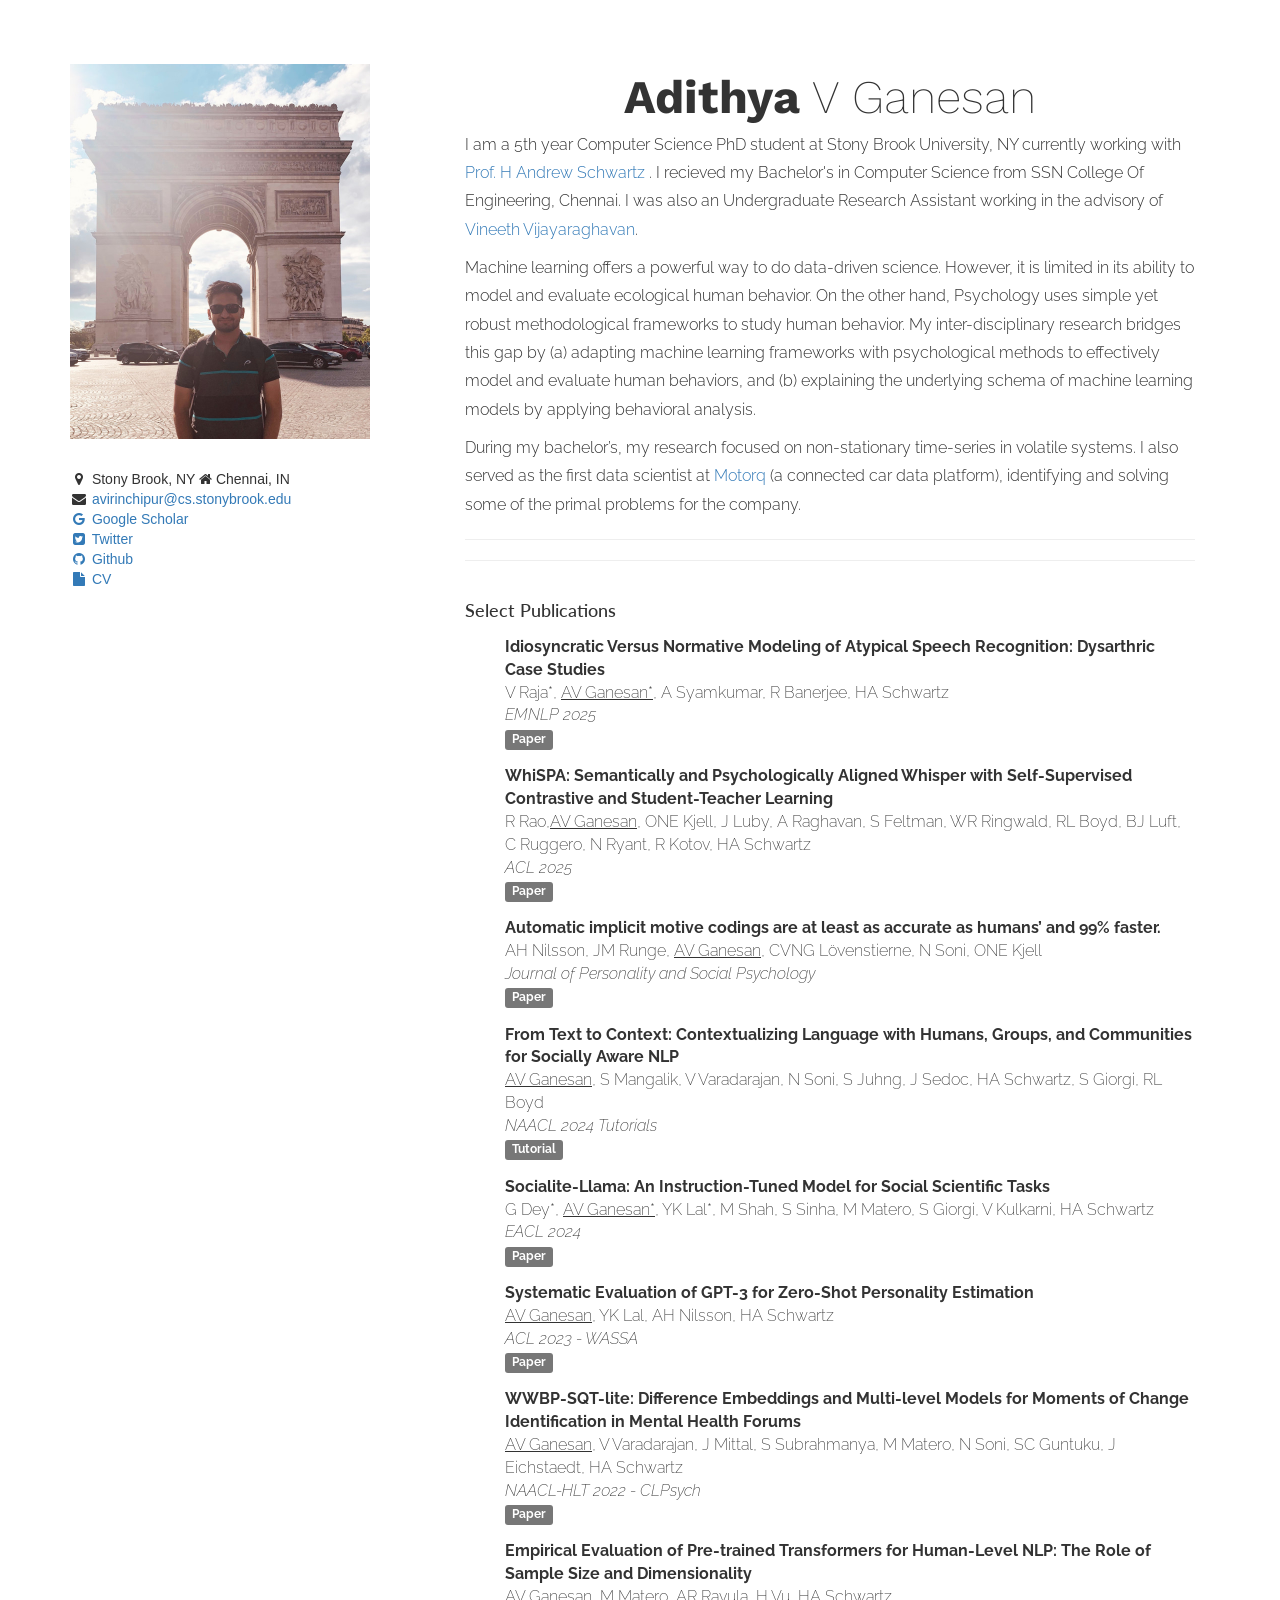
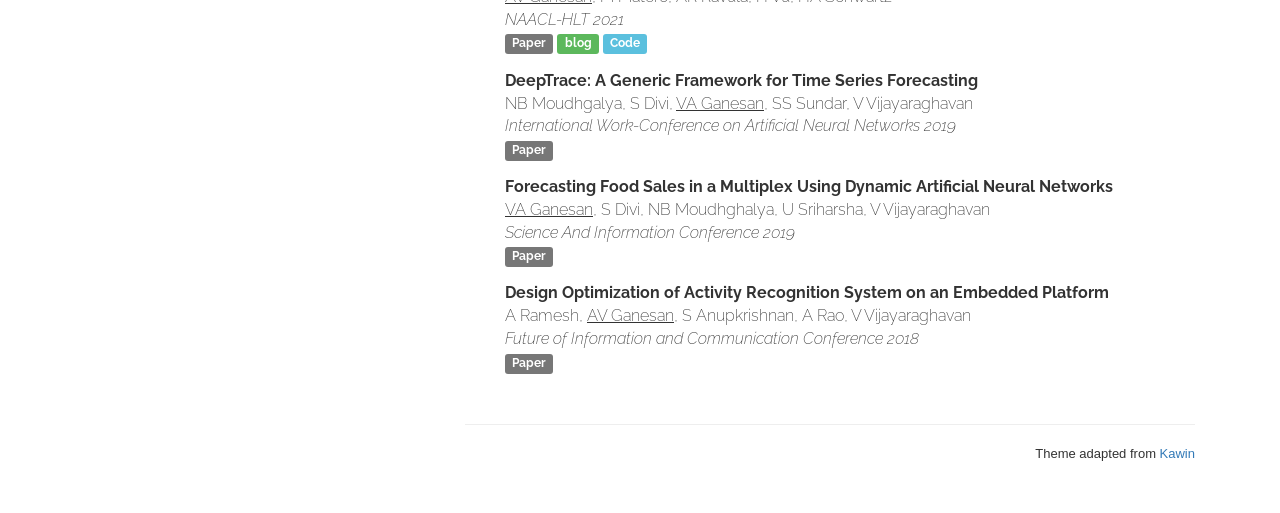
==== commit b4c8f040: "minor change" ====
--- a/index.html
+++ b/index.html
@@ -138,9 +138,9 @@
             <i class="fa fa-fw fa-map-marker"></i> Stony Brook, NY
             <i class="fa fa-home fa-1x"></i> Chennai, IN<br>
             <i class="fa fa-fw fa-envelope"></i> <a href="mailto:avirinchipur@cs.stonybrook.edu">avirinchipur@cs.stonybrook.edu</a><br>
-            <a href="blog/"><i class="fa fa-fw fa-book"></i> Blog</a><br>
+            <a href="https://scholar.google.com/citations?user=wgRvcSQAAAAJ&hl=en"><i class="fa fa-fw fa-google"></i> Google Scholar</a><br>
+            <!-- <a href="blog/"><i class="fa fa-fw fa-book"></i> Blog</a><br> -->
             <a href="https://twitter.com/adigan8"><i class="fa fa-fw fa-twitter-square"></i> Twitter</a><br>
-            <a href="https://scholar.google.com/citations?user=wgRvcSQAAAAJ&hl=en"><i class="fa fa-fw fa-google"></i> Google Scholar</a><br>
             <a href="https://github.com/adithya8"><i class="fa fa-fw fa-github"></i> Github</a><br>
             <a href="assets/Resume_Adithya_V_Ganesan.pdf"><i class="fa fa-fw fa-file"></i> CV</a><br>
           </div>
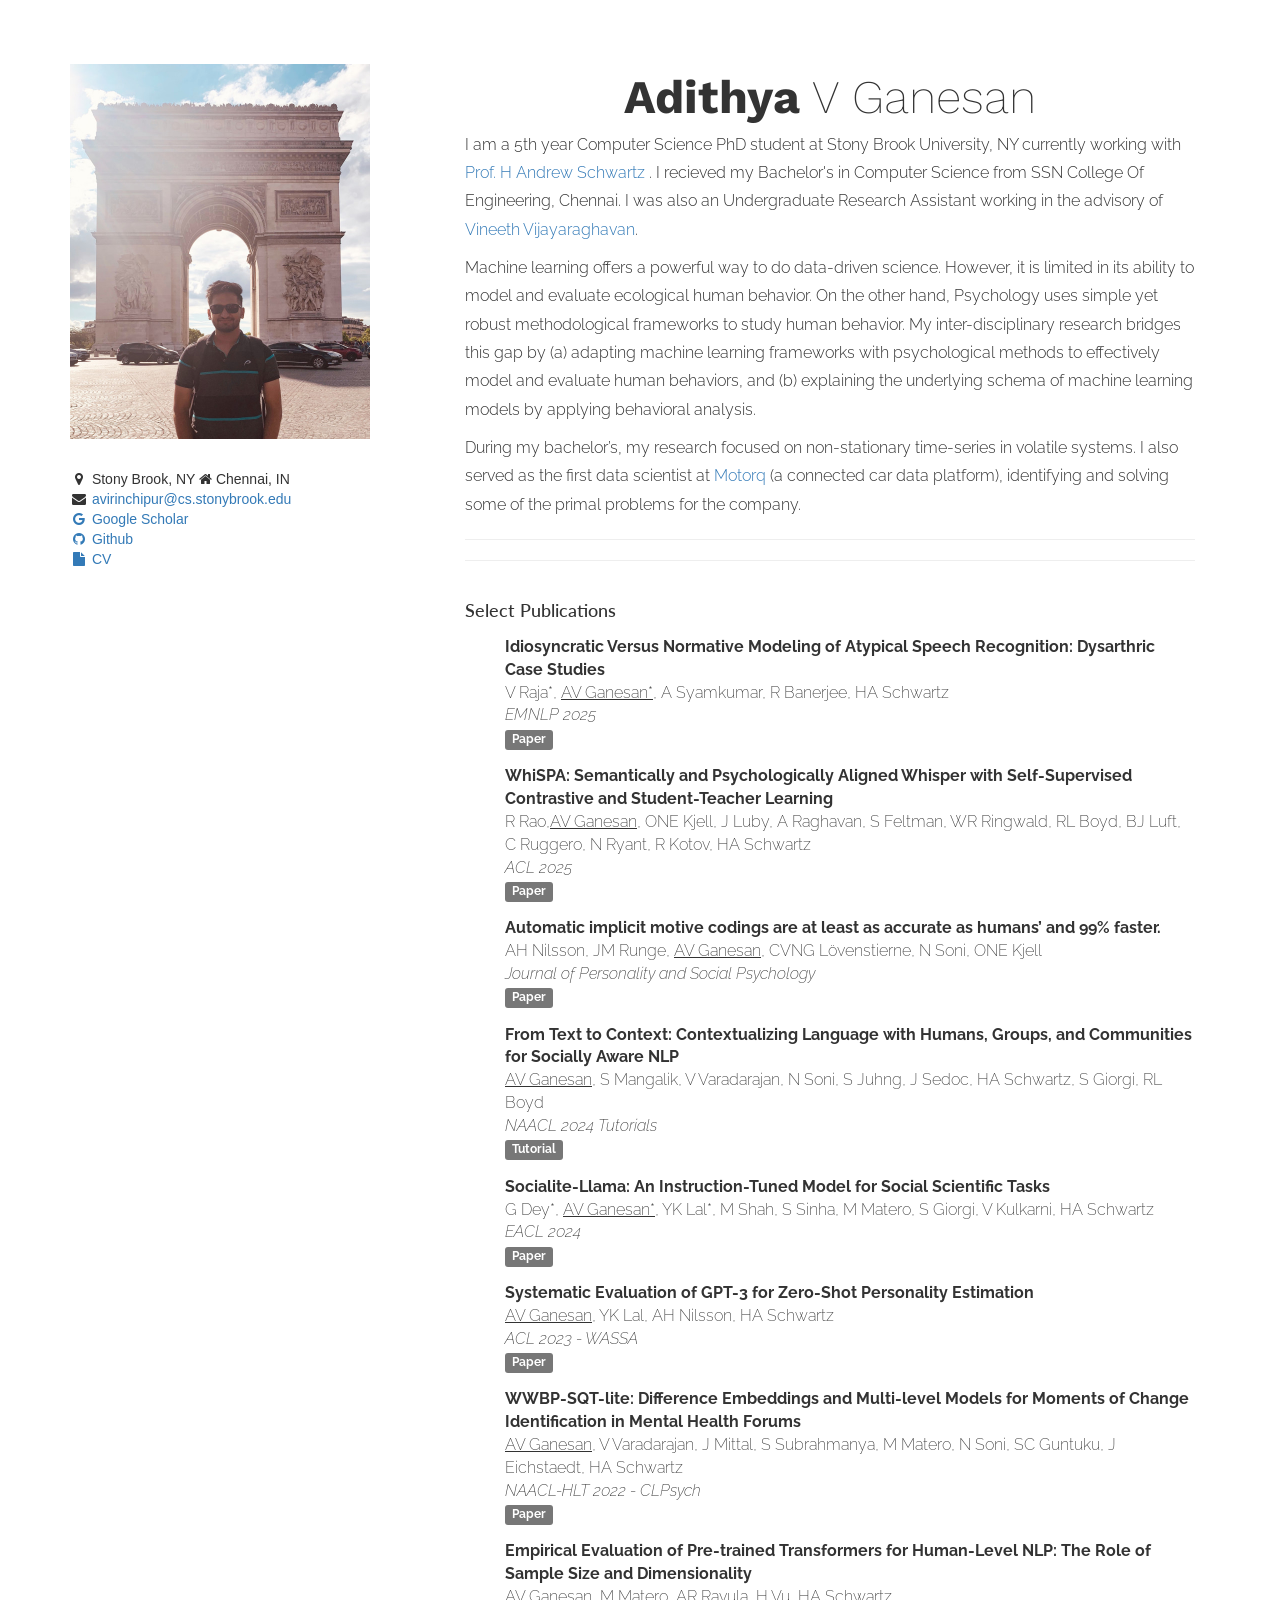
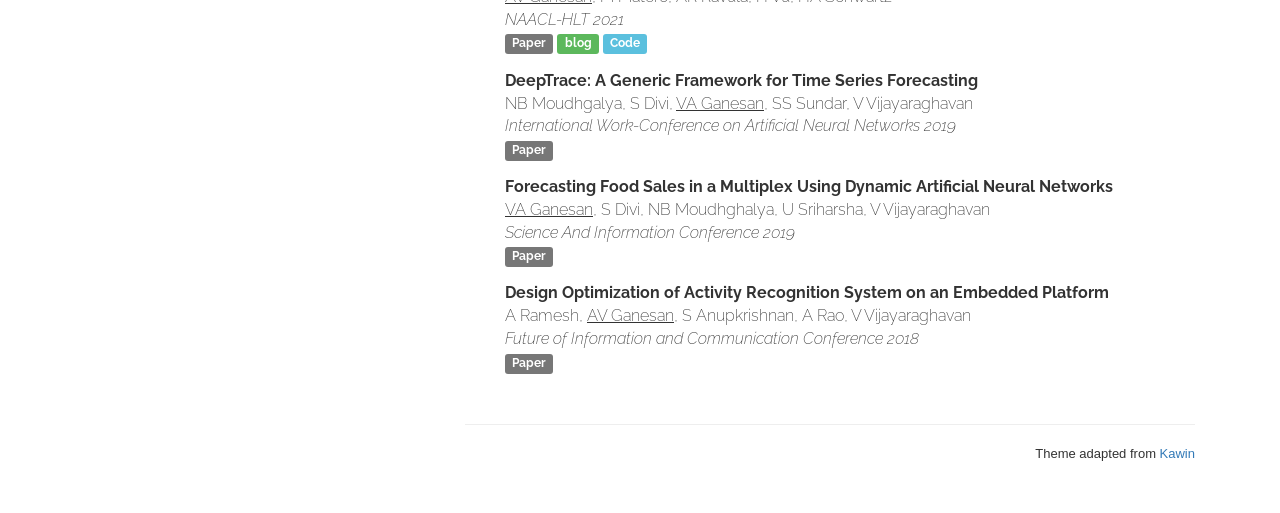
==== commit f7978ed7: "removed twitter link" ====
--- a/index.html
+++ b/index.html
@@ -140,7 +140,7 @@
             <i class="fa fa-fw fa-envelope"></i> <a href="mailto:avirinchipur@cs.stonybrook.edu">avirinchipur@cs.stonybrook.edu</a><br>
             <a href="https://scholar.google.com/citations?user=wgRvcSQAAAAJ&hl=en"><i class="fa fa-fw fa-google"></i> Google Scholar</a><br>
             <!-- <a href="blog/"><i class="fa fa-fw fa-book"></i> Blog</a><br> -->
-            <a href="https://twitter.com/adigan8"><i class="fa fa-fw fa-twitter-square"></i> Twitter</a><br>
+            <!-- <a href="https://twitter.com/adigan8"><i class="fa fa-fw fa-twitter-square"></i> Twitter</a><br> -->
             <a href="https://github.com/adithya8"><i class="fa fa-fw fa-github"></i> Github</a><br>
             <a href="assets/Resume_Adithya_V_Ganesan.pdf"><i class="fa fa-fw fa-file"></i> CV</a><br>
           </div>
